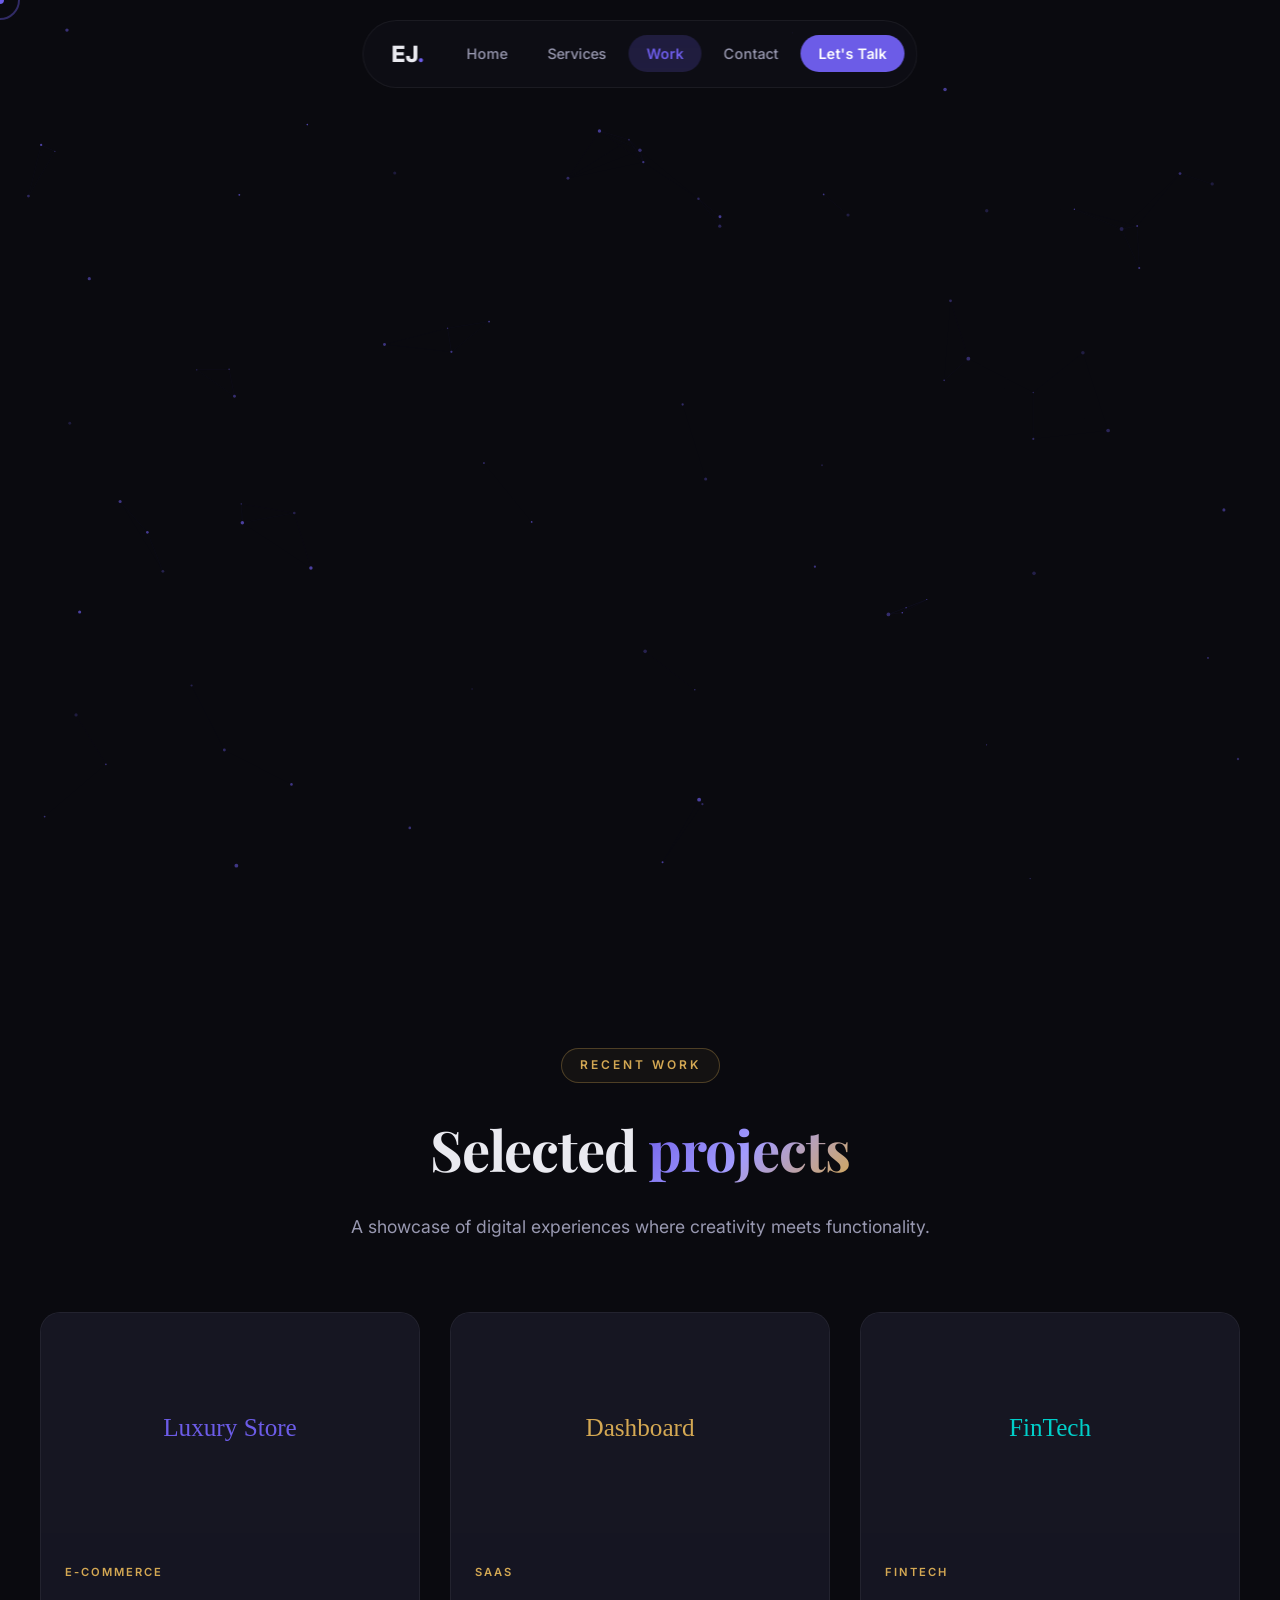
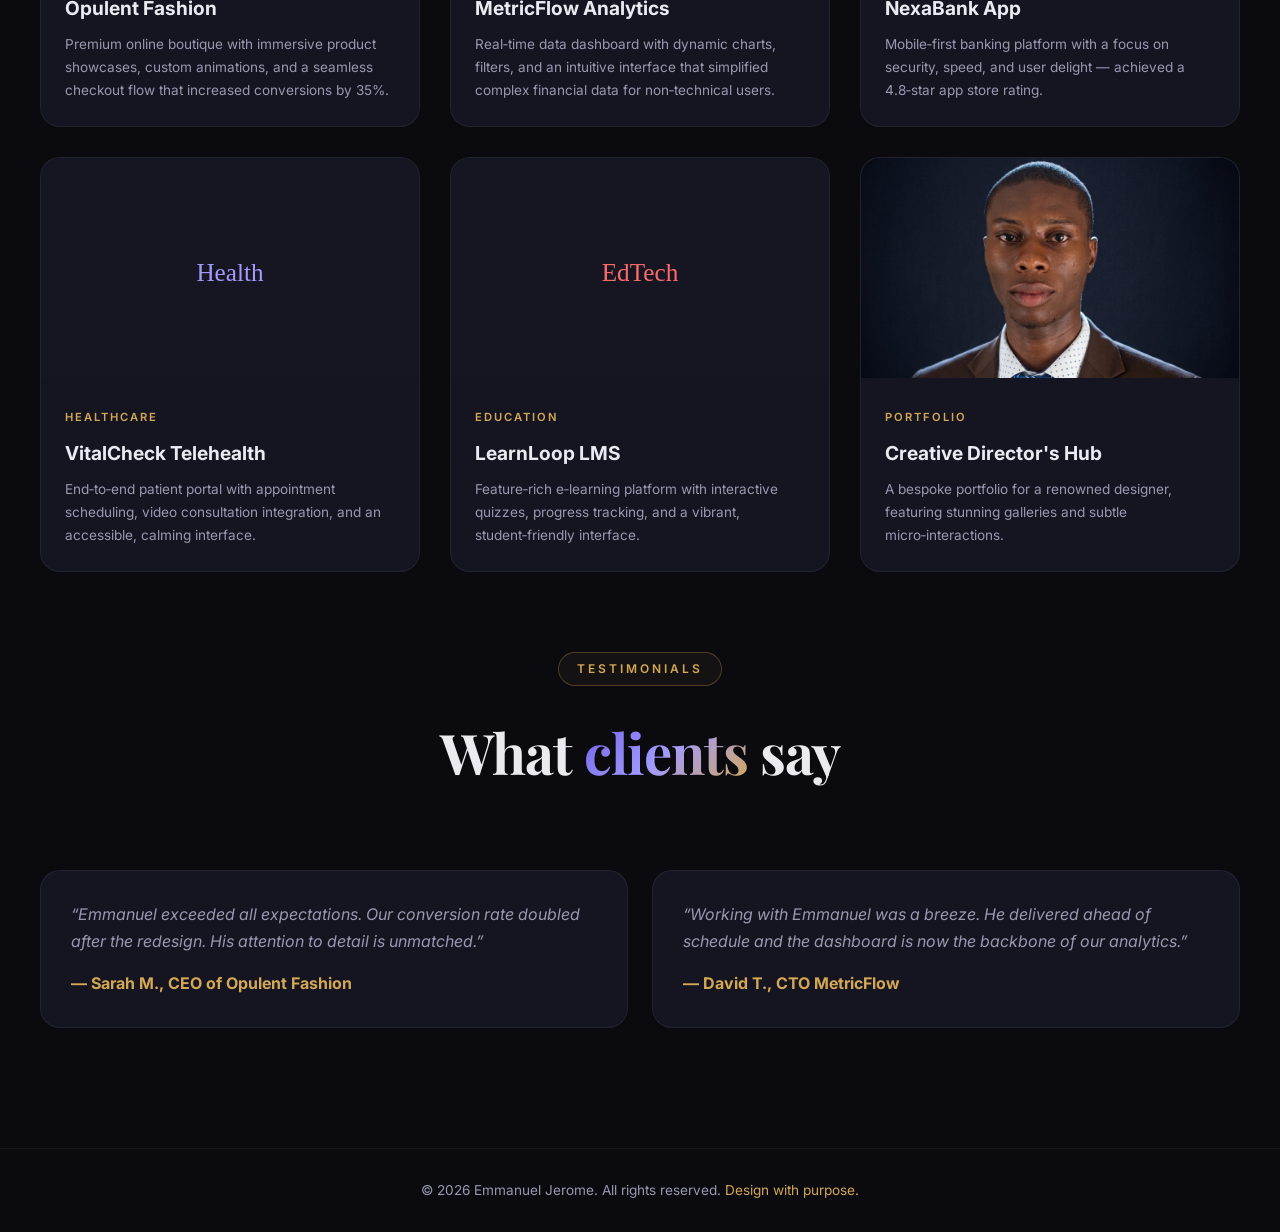
==== work.html @ 64c12700 "Add files via upload" ====
<!DOCTYPE html>
<html lang="en">
<head>
    <meta charset="UTF-8">
    <meta name="viewport" content="width=device-width, initial-scale=1.0">
    <title>Work | Emmanuel Jerome</title>
    <link rel="stylesheet" href="style.css">
    <script defer src="script.js"></script>
</head>
<body>
    <div class="cursor" id="cursor"></div>
    <div class="cursor-follower" id="cursorFollower"></div>
    <canvas id="particleCanvas"></canvas>

    <nav class="nav" id="navbar">
        <div class="nav-container">
            <a href="index.html" class="nav-logo"><span class="logo-text">EJ<span class="logo-dot">.</span></span></a>
            <ul class="nav-links" id="navLinks">
                <li><a href="index.html">Home</a></li>
                <li><a href="services.html">Services</a></li>
                <li><a href="work.html" class="active">Work</a></li>
                <li><a href="contact.html">Contact</a></li>
                <li><a href="contact.html" class="nav-cta">Let's Talk</a></li>
            </ul>
            <div class="hamburger" id="hamburger">
                <span></span><span></span><span></span>
            </div>
        </div>
    </nav>

    <main>
        <section class="section work-section" style="padding-top: 140px;">
            <div class="section-container">
                <div class="section-header" data-reveal>
                    <span class="section-tag">Recent Work</span>
                    <h2 class="section-title">Selected <span class="text-gradient">projects</span></h2>
                    <p class="section-subtitle">A showcase of digital experiences where creativity meets functionality.</p>
                </div>

                <div class="work-grid">
                    <div class="work-card" data-reveal>
                        <div class="work-image">
                            <img src="data:image/svg+xml,%3Csvg xmlns='http://www.w3.org/2000/svg' width='600' height='400' viewBox='0 0 600 400'%3E%3Crect fill='%23161622' width='600' height='400'/%3E%3Ctext x='300' y='220' text-anchor='middle' fill='%236C5CE7' font-size='40' font-family='Inter'%3ELuxury Store%3C/text%3E%3C/svg%3E" alt="Project">
                            <div class="work-overlay"><span>View Case Study</span></div>
                        </div>
                        <div class="work-details">
                            <span class="work-category">E-Commerce</span>
                            <h4>Opulent Fashion</h4>
                            <p>Premium online boutique with immersive product showcases, custom animations, and a seamless checkout flow that increased conversions by 35%.</p>
                        </div>
                    </div>
                    <div class="work-card" data-reveal>
                        <div class="work-image">
                            <img src="data:image/svg+xml,%3Csvg xmlns='http://www.w3.org/2000/svg' width='600' height='400' viewBox='0 0 600 400'%3E%3Crect fill='%23161622' width='600' height='400'/%3E%3Ctext x='300' y='220' text-anchor='middle' fill='%23D4A853' font-size='40' font-family='Inter'%3EDashboard%3C/text%3E%3C/svg%3E" alt="Project">
                            <div class="work-overlay"><span>View Case Study</span></div>
                        </div>
                        <div class="work-details">
                            <span class="work-category">SaaS</span>
                            <h4>MetricFlow Analytics</h4>
                            <p>Real‑time data dashboard with dynamic charts, filters, and an intuitive interface that simplified complex financial data for non‑technical users.</p>
                        </div>
                    </div>
                    <div class="work-card" data-reveal>
                        <div class="work-image">
                            <img src="data:image/svg+xml,%3Csvg xmlns='http://www.w3.org/2000/svg' width='600' height='400' viewBox='0 0 600 400'%3E%3Crect fill='%23161622' width='600' height='400'/%3E%3Ctext x='300' y='220' text-anchor='middle' fill='%2300CEC9' font-size='40' font-family='Inter'%3EFinTech%3C/text%3E%3C/svg%3E" alt="Project">
                            <div class="work-overlay"><span>View Case Study</span></div>
                        </div>
                        <div class="work-details">
                            <span class="work-category">Fintech</span>
                            <h4>NexaBank App</h4>
                            <p>Mobile‑first banking platform with a focus on security, speed, and user delight — achieved a 4.8‑star app store rating.</p>
                        </div>
                    </div>
                    <div class="work-card" data-reveal>
                        <div class="work-image">
                            <img src="data:image/svg+xml,%3Csvg xmlns='http://www.w3.org/2000/svg' width='600' height='400' viewBox='0 0 600 400'%3E%3Crect fill='%23161622' width='600' height='400'/%3E%3Ctext x='300' y='220' text-anchor='middle' fill='%23A29BFE' font-size='40' font-family='Inter'%3EHealth%3C/text%3E%3C/svg%3E" alt="Project">
                            <div class="work-overlay"><span>View Case Study</span></div>
                        </div>
                        <div class="work-details">
                            <span class="work-category">Healthcare</span>
                            <h4>VitalCheck Telehealth</h4>
                            <p>End‑to‑end patient portal with appointment scheduling, video consultation integration, and an accessible, calming interface.</p>
                        </div>
                    </div>
                    <div class="work-card" data-reveal>
                        <div class="work-image">
                            <img src="data:image/svg+xml,%3Csvg xmlns='http://www.w3.org/2000/svg' width='600' height='400' viewBox='0 0 600 400'%3E%3Crect fill='%23161622' width='600' height='400'/%3E%3Ctext x='300' y='220' text-anchor='middle' fill='%23FF6B6B' font-size='40' font-family='Inter'%3EEdTech%3C/text%3E%3C/svg%3E" alt="Project">
                            <div class="work-overlay"><span>View Case Study</span></div>
                        </div>
                        <div class="work-details">
                            <span class="work-category">Education</span>
                            <h4>LearnLoop LMS</h4>
                            <p>Feature‑rich e‑learning platform with interactive quizzes, progress tracking, and a vibrant, student‑friendly interface.</p>
                        </div>
                    </div>
                    <div class="work-card" data-reveal>
                        <div class="work-image">
                            <img src="images/Banner-photo.png"  width='600' height='400' viewBox='0 0 600 400'%3E%3Crect fill='%23161622' width='600' height='400'/%3E%3Ctext x='300' y='220' text-anchor='middle' fill='%23D4A853' font-size='40' font-family='Inter'%3EPortfolio%3C/text%3E%3C/svg%3E" alt="Project">
                            <div class="work-overlay"><span>View Case Study</span></div>
                        </div>
                        <div class="work-details">
                            <span class="work-category">Portfolio</span>
                            <h4>Creative Director's Hub</h4>
                            <p>A bespoke portfolio for a renowned designer, featuring stunning galleries and subtle micro‑interactions.</p>
                        </div>
                    </div>
                </div>

                <!-- Testimonials -->
                <div class="section-header" data-reveal style="margin-top:80px;">
                    <span class="section-tag">Testimonials</span>
                    <h2 class="section-title">What <span class="text-gradient">clients</span> say</h2>
                </div>
                <div class="testimonial-grid" data-reveal style="display:grid; grid-template-columns: repeat(auto-fit, minmax(280px,1fr)); gap:24px;">
                    <div style="background:var(--bg-card); border:1px solid var(--border-subtle); border-radius:var(--radius-md); padding:30px;">
                        <p style="color:var(--text-secondary); font-style:italic; margin-bottom:15px;">“Emmanuel exceeded all expectations. Our conversion rate doubled after the redesign. His attention to detail is unmatched.”</p>
                        <strong style="color:var(--accent-gold);">— Sarah M., CEO of Opulent Fashion</strong>
                    </div>
                    <div style="background:var(--bg-card); border:1px solid var(--border-subtle); border-radius:var(--radius-md); padding:30px;">
                        <p style="color:var(--text-secondary); font-style:italic; margin-bottom:15px;">“Working with Emmanuel was a breeze. He delivered ahead of schedule and the dashboard is now the backbone of our analytics.”</p>
                        <strong style="color:var(--accent-gold);">— David T., CTO MetricFlow</strong>
                    </div>
                </div>
            </div>
        </section>
    </main>

    <footer class="footer">
        <div class="footer-container">
            <p>© <span id="currentYear">2024</span> Emmanuel Jerome. All rights reserved. <span class="footer-cta">Design with purpose.</span></p>
        </div>
    </footer>
</body>
</html>
---- style.css ----
@import url('https://fonts.googleapis.com/css2?family=Inter:wght@300;400;500;600;700;800;900&family=Playfair+Display:wght@500;600;700;800&display=swap');

*, *::before, *::after { margin: 0; padding: 0; box-sizing: border-box; }
:root {
    --bg-primary: #0A0A0F; --bg-secondary: #0F0F17; --bg-card: #151522;
    --text-primary: #EAEAF0; --text-secondary: #9898B0;
    --accent-purple: #6C5CE7; --accent-gold: #D4A853; --accent-teal: #00CEC9;
    --gradient-1: linear-gradient(135deg, #6C5CE7 0%, #A29BFE 50%, #D4A853 100%);
    --gradient-2: linear-gradient(135deg, #D4A853 0%, #6C5CE7 100%);
    --border-subtle: rgba(255,255,255,0.06); --border-glow: rgba(108,92,231,0.4);
    --shadow-card: 0 20px 50px rgba(0,0,0,0.5); --shadow-glow: 0 0 60px rgba(108,92,231,0.3);
    --transition-fast: 0.25s cubic-bezier(0.4,0,0.2,1);
    --transition-smooth: 0.4s cubic-bezier(0.4,0,0.2,1);
    --radius-sm: 12px; --radius-md: 20px; --radius-lg: 28px;
    --font-body: 'Inter', system-ui, -apple-system, sans-serif;
    --font-heading: 'Playfair Display', 'Times New Roman', serif;
}
html { scroll-behavior: smooth; scrollbar-width: thin; scrollbar-color: var(--accent-purple) var(--bg-primary); }
body { font-family: var(--font-body); background-color: var(--bg-primary); color: var(--text-primary); line-height: 1.7; overflow-x: hidden; cursor: none; -webkit-font-smoothing: antialiased; }
a, button, input, textarea { cursor: none; }
::selection { background: rgba(108,92,231,0.3); color: #fff; }
::-webkit-scrollbar { width: 6px; } ::-webkit-scrollbar-track { background: var(--bg-primary); } ::-webkit-scrollbar-thumb { background: var(--accent-purple); border-radius: 10px; }

/* Preloader */
.preloader { position: fixed; top: 0; left: 0; width: 100%; height: 100%; background: var(--bg-primary); display: flex; align-items: center; justify-content: center; z-index: 10000; transition: opacity 0.6s, visibility 0.6s; }
.preloader.hide { opacity: 0; visibility: hidden; }
.preloader-logo { display: flex; flex-direction: column; align-items: center; gap: 15px; }
.preloader-logo svg circle { animation: draw 2s ease forwards; }
@keyframes draw { to { stroke-dashoffset: 0; } }
.preloader-logo span { font-size: 2.5rem; font-weight: 800; background: var(--gradient-1); -webkit-background-clip: text; -webkit-text-fill-color: transparent; background-clip: text; opacity: 0; animation: fadeInUp 0.8s 0.5s forwards; }
@keyframes fadeInUp { from { opacity: 0; transform: translateY(20px); } to { opacity: 1; transform: translateY(0); } }

/* Cursor */
.cursor { position: fixed; width: 8px; height: 8px; background: var(--accent-purple); border-radius: 50%; pointer-events: none; z-index: 9999; transform: translate(-50%,-50%); transition: width 0.2s, height 0.2s; }
.cursor-follower { position: fixed; width: 40px; height: 40px; border: 2px solid rgba(108,92,231,0.4); border-radius: 50%; pointer-events: none; z-index: 9998; transform: translate(-50%,-50%); transition: 0.15s ease-out; }

/* Nav */
.nav { position: fixed; top: 20px; left: 50%; transform: translateX(-50%); z-index: 1000; background: rgba(15,15,23,0.75); backdrop-filter: blur(30px); -webkit-backdrop-filter: blur(30px); border: 1px solid var(--border-subtle); border-radius: 50px; padding: 8px 12px; }
.nav.scrolled { top: 8px; background: rgba(10,10,15,0.9); box-shadow: 0 10px 40px rgba(0,0,0,0.7); }
.nav-container { display: flex; align-items: center; gap: 8px; }
.nav-logo { font-weight: 800; font-size: 1.4rem; text-decoration: none; color: var(--text-primary); padding: 6px 16px; }
.logo-text .logo-dot { color: var(--accent-purple); }
.nav-links { display: flex; list-style: none; gap: 4px; align-items: center; }
.nav-links a { text-decoration: none; color: var(--text-secondary); padding: 10px 18px; border-radius: 40px; font-size: 0.9rem; font-weight: 500; transition: var(--transition-fast); }
.nav-links a:hover, .nav-links a.active { color: #fff; background: rgba(255,255,255,0.05); }
.nav-links a.active { background: rgba(108,92,231,0.2); color: var(--accent-purple); font-weight: 600; }
.nav-cta { background: var(--accent-purple) !important; color: #fff !important; font-weight: 600 !important; }
.hamburger { display: none; flex-direction: column; gap: 5px; background: none; border: none; padding: 8px; }
.hamburger span { width: 26px; height: 2px; background: var(--text-primary); border-radius: 4px; transition: 0.3s; }

/* Sections */
.section { position: relative; min-height: 100vh; display: flex; align-items: center; justify-content: center; padding: 120px 24px; }
.section-container { max-width: 1200px; width: 100%; margin: 0 auto; }
.section-header { text-align: center; margin-bottom: 70px; }
.section-tag { display: inline-block; font-size: 0.75rem; text-transform: uppercase; letter-spacing: 3px; color: var(--accent-gold); font-weight: 600; padding: 6px 18px; border: 1px solid rgba(212,168,83,0.3); border-radius: 40px; margin-bottom: 18px; background: rgba(212,168,83,0.05); }
.section-title { font-family: var(--font-heading); font-size: clamp(2.2rem, 5vw, 3.5rem); font-weight: 700; letter-spacing: -1px; margin-bottom: 16px; }
.text-gradient { background: var(--gradient-1); -webkit-background-clip: text; -webkit-text-fill-color: transparent; background-clip: text; }
.section-subtitle { color: var(--text-secondary); font-size: 1.1rem; max-width: 600px; margin: 0 auto; }

/* Hero */
.hero-grid { display: grid; grid-template-columns: 1fr 1fr; gap: 60px; align-items: center; }
.hero-badge { display: inline-flex; align-items: center; gap: 8px; font-size: 0.8rem; padding: 8px 20px; border-radius: 30px; background: rgba(108,92,231,0.1); border: 1px solid rgba(108,92,231,0.3); margin-bottom: 25px; color: var(--accent-purple); font-weight: 500; }
.badge-pulse { width: 8px; height: 8px; background: #00CEC9; border-radius: 50%; animation: pulse 2s infinite; }
@keyframes pulse { 0% { box-shadow: 0 0 0 0 rgba(0,206,201,0.7); } 70% { box-shadow: 0 0 0 10px rgba(0,206,201,0); } 100% { box-shadow: 0 0 0 0 rgba(0,206,201,0); } }
.hero-title { font-family: var(--font-heading); font-size: clamp(3rem, 6vw, 5rem); font-weight: 800; line-height: 1.1; letter-spacing: -2px; margin-bottom: 16px; }
.hero-role-wrapper { margin-bottom: 20px; }
.hero-role { font-size: 1.4rem; font-weight: 600; }
.hero-role-sub { font-size: 1rem; color: var(--text-secondary); display: block; margin-top: 5px; }
.hero-description { color: var(--text-secondary); font-size: 1rem; max-width: 480px; margin-bottom: 35px; line-height: 1.8; }
.hero-actions { display: flex; gap: 16px; flex-wrap: wrap; margin-bottom: 45px; }
.btn { display: inline-block; padding: 16px 32px; border-radius: 50px; font-weight: 600; font-size: 0.95rem; text-decoration: none; transition: var(--transition-smooth); }
.btn-primary { background: var(--accent-purple); color: #fff; box-shadow: 0 8px 30px rgba(108,92,231,0.4); }
.btn-primary:hover { transform: translateY(-4px); box-shadow: 0 14px 40px rgba(108,92,231,0.7); background: #7D6FF0; }
.btn-outline { border: 1.5px solid var(--border-subtle); color: var(--text-primary); }
.btn-outline:hover { border-color: var(--accent-purple); background: rgba(108,92,231,0.05); transform: translateY(-4px); }
.hero-stats { display: flex; gap: 40px; }
.stat { text-align: center; }
.stat-number { font-size: 2.2rem; font-weight: 800; background: var(--gradient-1); -webkit-background-clip: text; -webkit-text-fill-color: transparent; background-clip: text; }
.stat-label { font-size: 0.8rem; color: var(--text-secondary); text-transform: uppercase; letter-spacing: 1px; }
.hero-visual { display: flex; justify-content: center; align-items: center; position: relative; }
.hero-image-card { width: 340px; height: 340px; border-radius: 50%; padding: 6px; background: var(--gradient-1); box-shadow: 0 20px 60px rgba(0,0,0,0.7), 0 0 80px rgba(108,92,231,0.35); transform-style: preserve-3d; perspective: 1000px; }
.card-border-gradient { position: absolute; top: -10px; left: -10px; right: -10px; bottom: -10px; border-radius: 50%; background: var(--gradient-1); z-index: -1; opacity: 0.5; filter: blur(20px); }
.card-image { width: 100%; height: 100%; border-radius: 50%; overflow: hidden; background: var(--bg-card); border: 4px solid #0A0A0F; }
.card-image img { width: 100%; height: 100%; object-fit: cover; }
.card-shine { position: absolute; top: 0; left: 0; width: 100%; height: 100%; border-radius: 50%; background: linear-gradient(135deg, rgba(255,255,255,0.15) 0%, transparent 50%); pointer-events: none; }
.floating-badge { position: absolute; bottom: 20px; right: -20px; background: rgba(21,21,34,0.9); backdrop-filter: blur(10px); border: 1px solid var(--border-subtle); padding: 10px 18px; border-radius: 30px; font-size: 0.85rem; font-weight: 600; box-shadow: 0 15px 30px rgba(0,0,0,0.5); color: var(--accent-gold); }
.scroll-indicator { position: absolute; bottom: 40px; left: 50%; transform: translateX(-50%); display: flex; flex-direction: column; align-items: center; gap: 8px; color: var(--text-secondary); font-size: 0.75rem; text-transform: uppercase; letter-spacing: 2px; }
.scroll-line { width: 1px; height: 40px; background: linear-gradient(to bottom, var(--accent-purple), transparent); animation: scrollAnim 2s infinite; }
@keyframes scrollAnim { 0% { transform: scaleY(0); transform-origin: top; } 50% { transform: scaleY(1); transform-origin: top; } 50.1% { transform-origin: bottom; } 100% { transform: scaleY(0); transform-origin: bottom; } }

/* Services Grid */
.services-grid { display: grid; grid-template-columns: repeat(auto-fit, minmax(260px, 1fr)); gap: 24px; }
.service-card { background: var(--bg-card); border: 1px solid var(--border-subtle); border-radius: var(--radius-lg); padding: 40px 30px; transition: 0.4s; position: relative; overflow: hidden; }
.service-card::before { content: ''; position: absolute; top: 0; left: 0; width: 100%; height: 3px; background: var(--gradient-1); transform: scaleX(0); transform-origin: left; transition: 0.5s; }
.service-card:hover { transform: translateY(-10px); border-color: var(--border-glow); box-shadow: 0 25px 50px rgba(0,0,0,0.6); }
.service-card:hover::before { transform: scaleX(1); }
.service-icon { margin-bottom: 20px; color: var(--accent-purple); }
.service-card h3 { font-size: 1.3rem; font-weight: 700; margin-bottom: 10px; }
.service-card p { color: var(--text-secondary); font-size: 0.9rem; }

/* Work Grid */
.work-grid { display: grid; grid-template-columns: repeat(auto-fit, minmax(300px, 1fr)); gap: 30px; }
.work-card { background: var(--bg-card); border: 1px solid var(--border-subtle); border-radius: var(--radius-md); overflow: hidden; transition: var(--transition-smooth); }
.work-card:hover { transform: translateY(-12px); border-color: var(--border-glow); box-shadow: 0 30px 60px rgba(0,0,0,0.7); }
.work-image { position: relative; overflow: hidden; height: 220px; }
.work-image img { width: 100%; height: 100%; object-fit: cover; transition: 0.6s; }
.work-card:hover .work-image img { transform: scale(1.05); }
.work-overlay { position: absolute; inset: 0; background: rgba(10,10,15,0.75); display: flex; align-items: center; justify-content: center; opacity: 0; transition: 0.4s; }
.work-card:hover .work-overlay { opacity: 1; }
.work-overlay span { color: #fff; border: 1px solid var(--accent-gold); padding: 10px 24px; border-radius: 30px; font-weight: 600; }
.work-details { padding: 24px; }
.work-category { font-size: 0.7rem; text-transform: uppercase; letter-spacing: 2px; color: var(--accent-gold); font-weight: 600; }
.work-details h4 { font-size: 1.2rem; font-weight: 700; margin: 8px 0; }
.work-details p { color: var(--text-secondary); font-size: 0.85rem; }

/* Contact */
.contact-grid { display: grid; grid-template-columns: 1fr 1fr; gap: 40px; align-items: start; }
.contact-info { display: flex; flex-direction: column; gap: 20px; }
.contact-card { background: var(--bg-card); border: 1px solid var(--border-subtle); border-radius: var(--radius-md); padding: 22px 24px; display: flex; gap: 18px; align-items: flex-start; transition: var(--transition-fast); }
.contact-card:hover { border-color: var(--border-glow); box-shadow: 0 0 30px rgba(108,92,231,0.15); }
.contact-icon { color: var(--accent-purple); margin-top: 4px; }
.contact-card h4 { font-weight: 700; font-size: 0.95rem; margin-bottom: 4px; }
.contact-card p { color: var(--text-secondary); font-size: 0.9rem; }
.contact-form-wrapper { background: var(--bg-card); border: 1px solid var(--border-subtle); border-radius: var(--radius-lg); padding: 40px; box-shadow: var(--shadow-card); }
.contact-form { display: flex; flex-direction: column; gap: 20px; }
.form-group label { display: block; font-size: 0.75rem; text-transform: uppercase; letter-spacing: 1px; color: var(--text-secondary); margin-bottom: 6px; }
.form-group input, .form-group textarea { width: 100%; padding: 14px 18px; background: var(--bg-secondary); border: 1px solid var(--border-subtle); border-radius: var(--radius-sm); color: var(--text-primary); font-family: var(--font-body); font-size: 0.95rem; transition: var(--transition-fast); outline: none; }
.form-group input:focus, .form-group textarea:focus { border-color: var(--accent-purple); box-shadow: 0 0 20px rgba(108,92,231,0.2); }
.form-submit { align-self: flex-start; }
.form-feedback { min-height: 20px; font-size: 0.9rem; font-weight: 600; margin-top: 5px; }
.form-feedback.success { color: #00CEC9; } .form-feedback.error { color: #FF6B6B; }

/* Footer */
.footer { padding: 30px 24px; border-top: 1px solid var(--border-subtle); text-align: center; color: var(--text-secondary); font-size: 0.85rem; }
.footer-cta { color: var(--accent-gold); }

/* Reveal */
[data-reveal] { opacity: 0; transform: translateY(40px); transition: opacity 0.8s ease, transform 0.8s ease; }
[data-reveal].revealed { opacity: 1; transform: translateY(0); }

/* Responsive */
@media (max-width: 900px) {
    .hero-grid { grid-template-columns: 1fr; text-align: center; }
    .hero-description { max-width: 100%; margin-left: auto; margin-right: auto; }
    .hero-actions { justify-content: center; }
    .hero-stats { justify-content: center; }
    .hero-image-card { width: 260px; height: 260px; }
    .contact-grid { grid-template-columns: 1fr; }
}
@media (max-width: 768px) {
    .nav-container { flex-wrap: wrap; }
    .nav-links { display: none; position: absolute; top: 70px; left: 0; right: 0; background: rgba(10,10,15,0.98); backdrop-filter: blur(30px); flex-direction: column; padding: 20px; border-radius: 20px; border: 1px solid var(--border-subtle); }
    .nav-links.open { display: flex; }
    .hamburger { display: flex; }
}
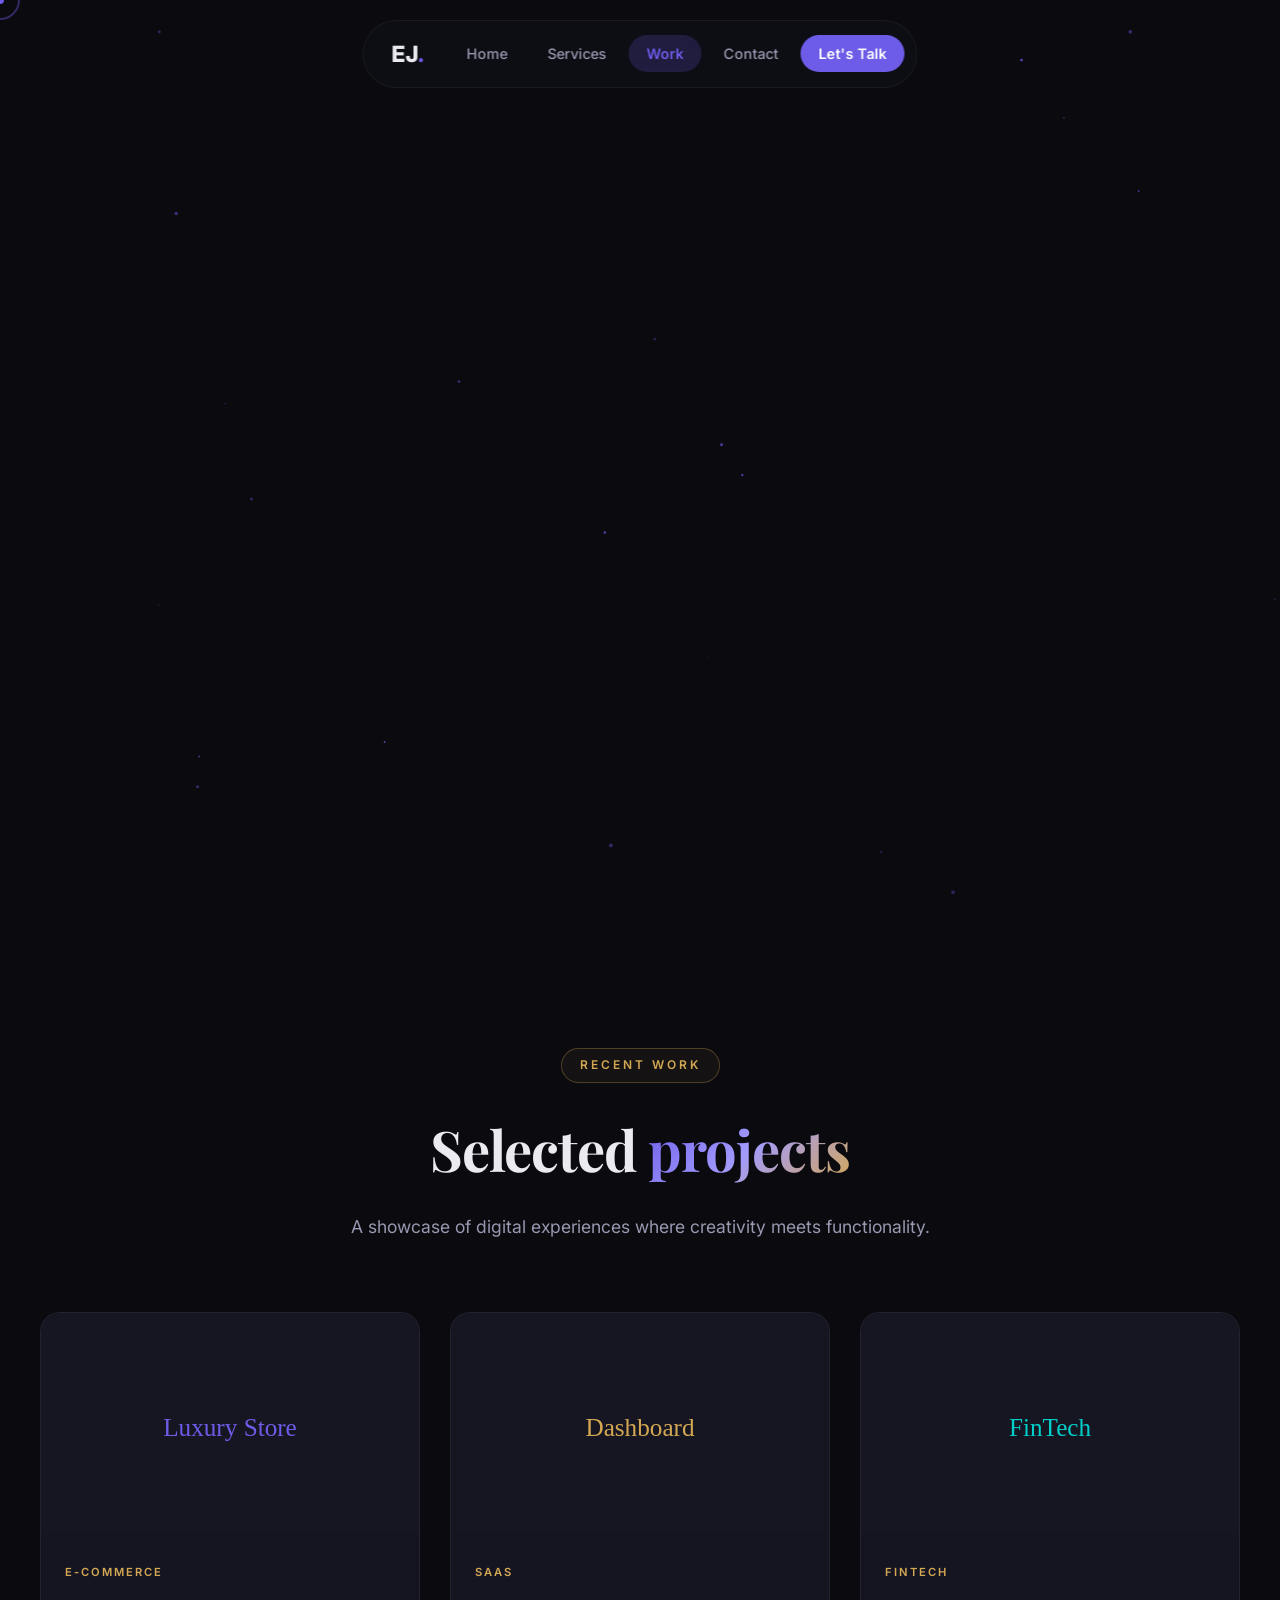
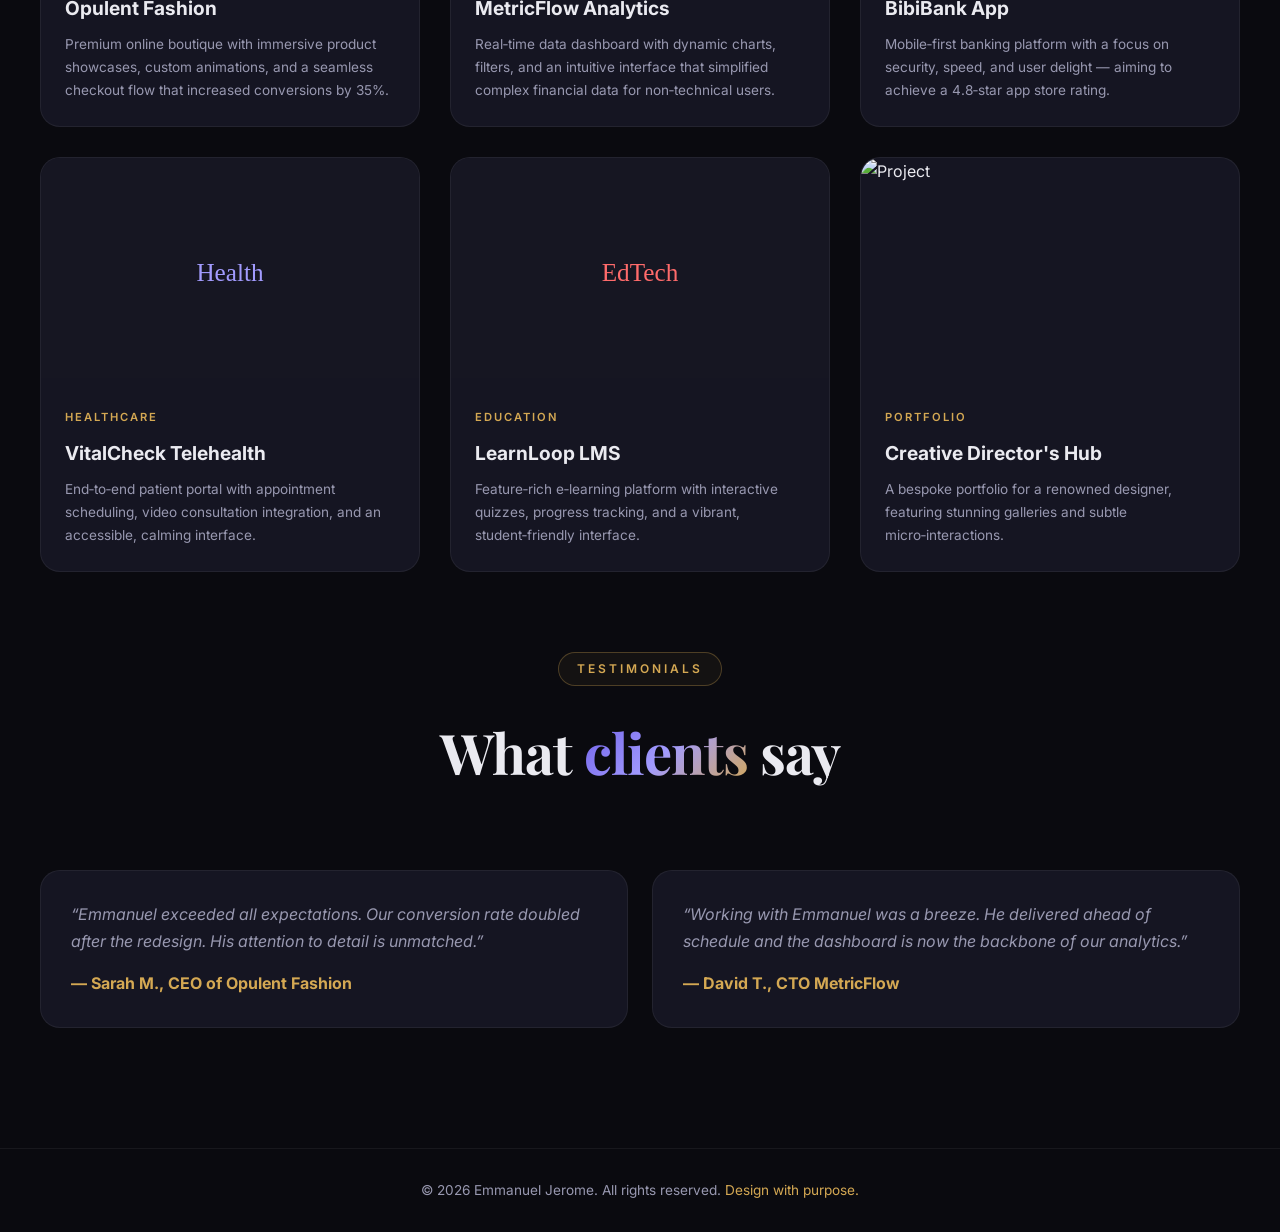
==== commit da90d847: "Update work.html" ====
--- a/work.html
+++ b/work.html
@@ -67,8 +67,8 @@
                         </div>
                         <div class="work-details">
                             <span class="work-category">Fintech</span>
-                            <h4>NexaBank App</h4>
-                            <p>Mobile‑first banking platform with a focus on security, speed, and user delight — achieved a 4.8‑star app store rating.</p>
+                            <h4>BibiBank App</h4>
+                            <p>Mobile‑first banking platform with a focus on security, speed, and user delight — aiming to achieve a 4.8‑star app store rating.</p>
                         </div>
                     </div>
                     <div class="work-card" data-reveal>
@@ -95,7 +95,7 @@
                     </div>
                     <div class="work-card" data-reveal>
                         <div class="work-image">
-                            <img src="images/Banner-photo.png"  width='600' height='400' viewBox='0 0 600 400'%3E%3Crect fill='%23161622' width='600' height='400'/%3E%3Ctext x='300' y='220' text-anchor='middle' fill='%23D4A853' font-size='40' font-family='Inter'%3EPortfolio%3C/text%3E%3C/svg%3E" alt="Project">
+                            <img src="Banner-photo.png"  width='600' height='400' viewBox='0 0 600 400'%3E%3Crect fill='%23161622' width='600' height='400'/%3E%3Ctext x='300' y='220' text-anchor='middle' fill='%23D4A853' font-size='40' font-family='Inter'%3EPortfolio%3C/text%3E%3C/svg%3E" alt="Project">
                             <div class="work-overlay"><span>View Case Study</span></div>
                         </div>
                         <div class="work-details">
@@ -131,4 +131,4 @@
         </div>
     </footer>
 </body>
-</html>+</html>
